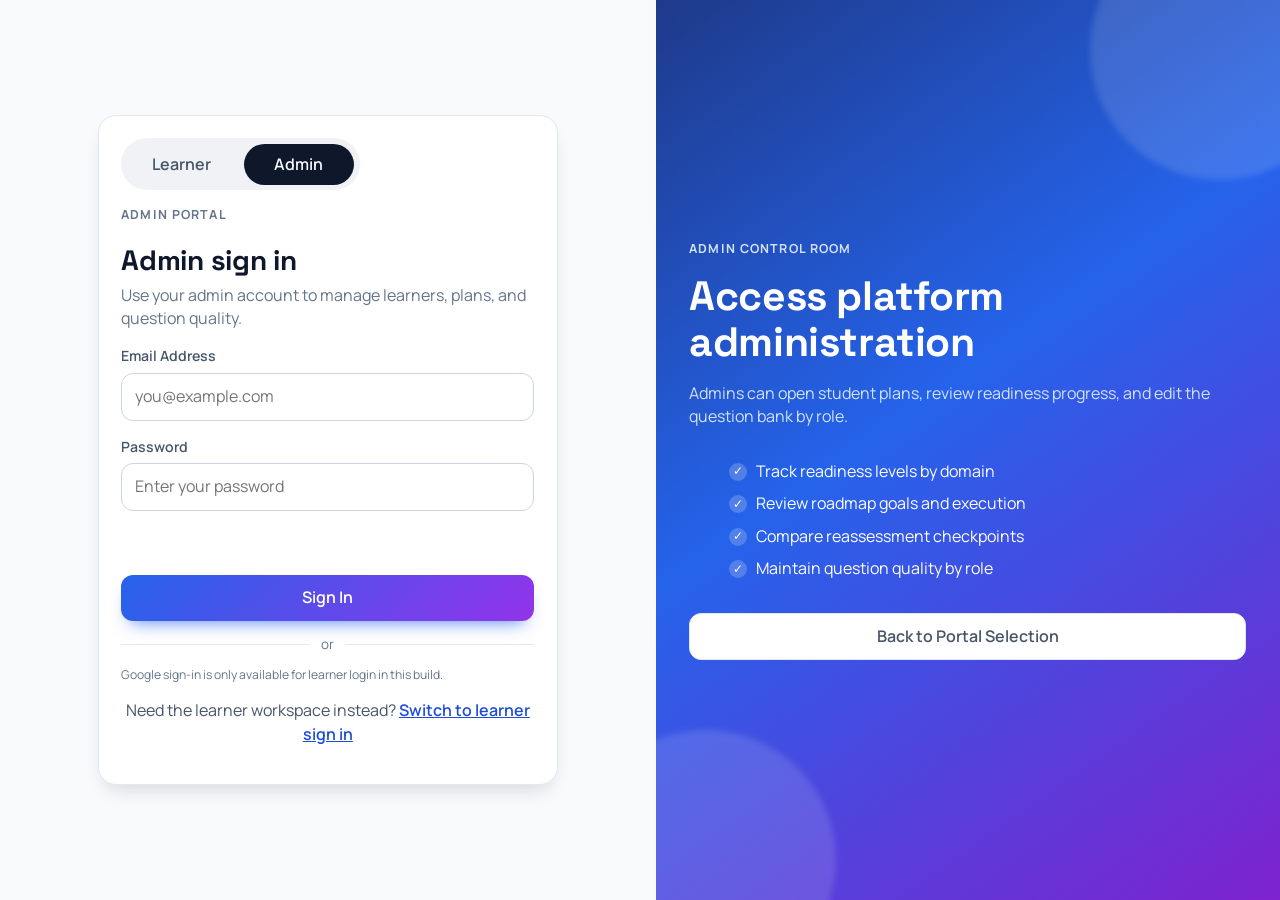
==== FrontEnd/pages/admin.html @ f4351461 "Update API URL and prepare for deployment" ====
<!doctype html>
<html lang="en">
<head>
  <meta charset="UTF-8" />
  <meta name="viewport" content="width=device-width, initial-scale=1.0" />
  <title>Admin Portal - CareerPath</title>
  <link rel="stylesheet" href="../assets/css/styles.css?v=20260325a" />
</head>
<body>
  <header class="topbar admin-topbar">
    <div class="topbar-inner">
      <a class="brand" href="./admin.html">
        <span class="brand-mark">CP</span>
        <span class="gradient-text">CareerPath Admin</span>
      </a>

      <nav class="topnav">
        <a class="nav-link active" href="./admin.html">Admin Dashboard</a>
        <a class="nav-link" href="#questionBankSection">Question Bank</a>
      </nav>

      <div class="user-chip">
        <div class="user-avatar" id="adminInitial">A</div>
        <div class="meta">
          <strong id="adminName">Admin</strong>
          <span id="adminEmail">-</span>
        </div>
        <button id="logoutBtn" class="btn btn-muted btn-small" type="button">Logout</button>
      </div>
    </div>
  </header>

  <main class="main-content">
    <div class="container">
      <section class="hero-card admin-hero-card">
        <div>
          <p class="eyebrow">Admin Portal</p>
          <h1>Manage learners, plans, and technical question quality</h1>
          <p class="text-muted">Open any learner to review their plan and progress. Maintain the role-specific question bank from the same workspace.</p>
        </div>
        <div class="toolbar-actions">
          <span class="chip status-completed">Admin Access</span>
          <a class="btn btn-ghost" href="../index.html">Portal Selection</a>
        </div>
      </section>

      <section class="stat-grid admin-stat-grid">
        <article class="stat-card">
          <p class="label">Total Users</p>
          <p class="value" id="adminTotalUsers">0</p>
        </article>
        <article class="stat-card">
          <p class="label">Learners</p>
          <p class="value" id="adminLearnerCount">0</p>
        </article>
        <article class="stat-card">
          <p class="label">Admins</p>
          <p class="value" id="adminAdminCount">0</p>
        </article>
        <article class="stat-card">
          <p class="label">Plans</p>
          <p class="value" id="adminGoalCount">0</p>
        </article>
        <article class="stat-card">
          <p class="label">Tasks</p>
          <p class="value" id="adminTaskCount">0</p>
        </article>
        <article class="stat-card">
          <p class="label">Completed Tasks</p>
          <p class="value" id="adminCompletedTaskCount">0</p>
        </article>
      </section>

      <section class="admin-grid">
        <article class="section-card">
          <div class="section-header">
            <div>
              <h3>Students and Users</h3>
              <p class="text-muted">Click a user to open their full plan and progress view.</p>
            </div>
            <div class="form-group admin-search-group">
              <label for="adminUserSearch">Search</label>
              <input id="adminUserSearch" type="text" placeholder="Search by name, email, or role" />
            </div>
          </div>
          <div id="adminUserList" class="admin-user-list"></div>
        </article>

        <article id="questionBankSection" class="section-card">
          <div class="section-header">
            <div>
              <h3>Technical Question Bank</h3>
              <p class="text-muted">Edit the role-specific questions learners receive in the readiness check.</p>
            </div>
            <div class="toolbar-actions">
              <div class="form-group admin-inline-field">
                <label for="questionTrackSelect">Technical Role</label>
                <select id="questionTrackSelect"></select>
              </div>
              <button id="newQuestionBtn" class="btn btn-secondary btn-small" type="button">New Question</button>
            </div>
          </div>

          <form id="questionForm" class="form admin-question-form">
            <input id="questionId" type="hidden" />
            <div class="form-row">
              <div class="form-group">
                <label for="questionCareerTrack">Role</label>
                <select id="questionCareerTrack"></select>
              </div>
              <div class="form-group">
                <label for="questionDifficulty">Difficulty</label>
                <select id="questionDifficulty">
                  <option value="FOUNDATION">Foundation</option>
                  <option value="APPLIED">Applied</option>
                  <option value="ARCHITECTURE">Architecture</option>
                </select>
              </div>
              <div class="form-group">
                <label for="questionDisplayOrder">Display Order</label>
                <input id="questionDisplayOrder" type="number" min="1" required />
              </div>
            </div>

            <div class="form-row">
              <div class="form-group">
                <label for="questionSkillArea">Skill Area</label>
                <input id="questionSkillArea" type="text" placeholder="API Design" required />
              </div>
              <div class="form-group admin-checkbox-field">
                <label for="questionActive">Visibility</label>
                <label class="option-item">
                  <input id="questionActive" type="checkbox" checked />
                  <span>Active for learners</span>
                </label>
              </div>
            </div>

            <div class="form-group">
              <label for="questionText">Question</label>
              <textarea id="questionText" maxlength="2000" placeholder="Write a domain-specific question" required></textarea>
            </div>

            <div class="form-group">
              <label for="questionExplanation">Explanation (optional)</label>
              <textarea id="questionExplanation" maxlength="2000" placeholder="Internal explanation for admins"></textarea>
            </div>

            <div class="admin-option-grid">
              <div class="form-group">
                <label for="option1">Option 1</label>
                <input id="option1" type="text" required />
                <label class="option-item admin-correct-toggle"><input id="correct1" type="radio" name="correctOption" value="0" checked /><span>Correct answer</span></label>
              </div>
              <div class="form-group">
                <label for="option2">Option 2</label>
                <input id="option2" type="text" required />
                <label class="option-item admin-correct-toggle"><input id="correct2" type="radio" name="correctOption" value="1" /><span>Correct answer</span></label>
              </div>
              <div class="form-group">
                <label for="option3">Option 3</label>
                <input id="option3" type="text" required />
                <label class="option-item admin-correct-toggle"><input id="correct3" type="radio" name="correctOption" value="2" /><span>Correct answer</span></label>
              </div>
              <div class="form-group">
                <label for="option4">Option 4</label>
                <input id="option4" type="text" required />
                <label class="option-item admin-correct-toggle"><input id="correct4" type="radio" name="correctOption" value="3" /><span>Correct answer</span></label>
              </div>
            </div>

            <div class="toolbar-actions">
              <button id="resetQuestionBtn" class="btn btn-muted" type="button">Reset</button>
              <button id="saveQuestionBtn" class="btn btn-primary" type="submit">Save Question</button>
            </div>
          </form>

          <div id="adminQuestionList" class="admin-question-list"></div>
        </article>
      </section>
    </div>
  </main>

  <div id="toast" class="toast"></div>

  <script src="../assets/js/core/config.js?v=20260325a"></script>
  <script src="../assets/js/core/ui.js?v=20260325a"></script>
  <script src="../assets/js/core/api.js?v=20260325a"></script>
  <script src="../assets/js/core/auth-guard.js?v=20260325a"></script>
  <script src="../assets/js/pages/admin.js?v=20260325a"></script>
</body>
</html>
---- FrontEnd/assets/css/styles.css ----
@import url("https://fonts.googleapis.com/css2?family=Manrope:wght@400;500;600;700;800&family=Space+Grotesk:wght@500;700&display=swap");

:root {
  --bg-gradient-start: #f8fafc;
  --bg-gradient-end: #dbeafe;
  --panel: #ffffff;
  --panel-soft: #f8fafc;
  --text-primary: #0f172a;
  --text-secondary: #475569;
  --text-muted: #64748b;
  --primary-50: #eff6ff;
  --primary-100: #dbeafe;
  --primary-300: #93c5fd;
  --primary-500: #3b82f6;
  --primary-600: #2563eb;
  --primary-700: #1d4ed8;
  --purple-500: #a855f7;
  --purple-600: #9333ea;
  --success-500: #22c55e;
  --success-600: #16a34a;
  --warning-500: #f59e0b;
  --danger-500: #ef4444;
  --danger-600: #dc2626;
  --line: #e2e8f0;
  --line-strong: #cbd5e1;
  --shadow-sm: 0 1px 2px 0 rgb(15 23 42 / 0.05);
  --shadow-md: 0 10px 20px -8px rgb(15 23 42 / 0.18);
  --shadow-lg: 0 22px 36px -14px rgb(15 23 42 / 0.22);
  --radius-sm: 10px;
  --radius-md: 14px;
  --radius-lg: 18px;
  --radius-xl: 24px;
}

* {
  box-sizing: border-box;
}

html,
body {
  margin: 0;
  min-height: 100%;
}

body {
  color: var(--text-primary);
  font-family: "Manrope", "Segoe UI", "Inter", Tahoma, Arial, sans-serif;
  line-height: 1.45;
  background:
    radial-gradient(500px 280px at 8% 0%, #dbeafe 0%, transparent 70%),
    radial-gradient(540px 320px at 100% 100%, #f3e8ff 0%, transparent 72%),
    linear-gradient(130deg, var(--bg-gradient-start), var(--bg-gradient-end));
}

a {
  color: inherit;
}

h1,
h2,
h3,
h4,
p {
  margin: 0;
}

h1,
h2,
h3,
h4 {
  font-family: "Space Grotesk", "Manrope", sans-serif;
  letter-spacing: -0.01em;
}

.page {
  min-height: 100vh;
}

.container {
  width: min(1150px, calc(100% - 2rem));
  margin: 0 auto;
}

.surface {
  background: var(--panel);
  border: 1px solid var(--line);
  border-radius: var(--radius-lg);
  box-shadow: var(--shadow-md);
}

.text-muted {
  color: var(--text-muted);
}

.eyebrow {
  font-size: 0.78rem;
  text-transform: uppercase;
  letter-spacing: 0.09em;
  color: var(--primary-700);
  font-weight: 700;
}

.gradient-text {
  background: linear-gradient(135deg, var(--primary-600), var(--purple-600));
  background-clip: text;
  -webkit-background-clip: text;
  color: transparent;
}

.btn {
  border: 0;
  border-radius: 12px;
  padding: 0.7rem 1rem;
  font: inherit;
  font-weight: 600;
  cursor: pointer;
  text-decoration: none;
  display: inline-flex;
  align-items: center;
  justify-content: center;
  gap: 0.5rem;
  transition: transform 0.16s ease, box-shadow 0.16s ease, background-color 0.16s ease, color 0.16s ease;
}

.btn:hover {
  transform: translateY(-1px);
}

.btn:disabled {
  opacity: 0.65;
  cursor: not-allowed;
  transform: none;
}

.btn-primary {
  color: #fff;
  background: linear-gradient(135deg, var(--primary-600), var(--purple-600));
  box-shadow: 0 10px 18px -10px rgb(37 99 235 / 0.85);
}

.btn-primary:hover {
  box-shadow: 0 15px 22px -12px rgb(37 99 235 / 0.95);
}

.btn-secondary {
  color: #fff;
  background: linear-gradient(135deg, #1e40af, #1d4ed8);
}

.btn-muted {
  color: var(--text-secondary);
  background: #f1f5f9;
  border: 1px solid var(--line);
}

.btn-ghost {
  color: var(--text-secondary);
  border: 1px solid var(--line);
  background: #fff;
}

.btn-danger {
  color: #b91c1c;
  background: #fff1f2;
  border: 1px solid #fecdd3;
}

.btn-danger:hover {
  background: #ffe4e6;
}

.btn-success {
  color: #fff;
  background: linear-gradient(135deg, #15803d, #16a34a);
  box-shadow: 0 10px 18px -10px rgb(22 163 74 / 0.72);
}

.btn-success:hover {
  box-shadow: 0 14px 22px -12px rgb(22 163 74 / 0.85);
}

.btn-block {
  width: 100%;
}

.btn-small {
  padding: 0.46rem 0.74rem;
  font-size: 0.84rem;
}

.form {
  display: grid;
  gap: 1rem;
}

.form-row {
  display: grid;
  gap: 1rem;
  grid-template-columns: repeat(2, minmax(0, 1fr));
}

.form-group {
  display: grid;
  gap: 0.36rem;
}

.form-group label {
  font-size: 0.88rem;
  color: var(--text-secondary);
  font-weight: 600;
}

input,
select,
textarea {
  width: 100%;
  border: 1px solid var(--line-strong);
  background: #fff;
  color: var(--text-primary);
  border-radius: 12px;
  padding: 0.72rem 0.8rem;
  font: inherit;
}

textarea {
  resize: vertical;
  min-height: 110px;
}

input:focus,
select:focus,
textarea:focus {
  outline: 2px solid #93c5fd;
  border-color: #60a5fa;
}

.field-help {
  font-size: 0.76rem;
  color: var(--text-muted);
}

.message {
  border: 1px solid var(--line);
  background: #f8fafc;
  border-radius: 12px;
  padding: 0.7rem;
  min-height: 56px;
  white-space: pre-wrap;
  display: none;
}

.topbar {
  position: sticky;
  top: 0;
  z-index: 20;
  background: rgba(255, 255, 255, 0.8);
  border-bottom: 1px solid var(--line);
  backdrop-filter: blur(10px);
}

.topbar-inner {
  width: min(1150px, calc(100% - 2rem));
  margin: 0 auto;
  min-height: 72px;
  display: flex;
  align-items: center;
  justify-content: space-between;
  gap: 1rem;
}

.brand {
  display: inline-flex;
  align-items: center;
  gap: 0.55rem;
  text-decoration: none;
  font-weight: 700;
}

.brand-mark {
  width: 34px;
  height: 34px;
  border-radius: 10px;
  display: grid;
  place-items: center;
  background: linear-gradient(135deg, var(--primary-600), var(--purple-600));
  color: #fff;
  font-weight: 700;
}

.topnav {
  display: inline-flex;
  align-items: center;
  gap: 0.4rem;
}

.nav-link {
  text-decoration: none;
  font-weight: 600;
  color: var(--text-secondary);
  border-radius: 10px;
  padding: 0.48rem 0.74rem;
}

.nav-link:hover {
  background: #f1f5f9;
}

.nav-link.active {
  color: var(--primary-700);
  background: var(--primary-50);
}

.user-chip {
  display: inline-flex;
  align-items: center;
  gap: 0.55rem;
  padding: 0.35rem 0.6rem;
  border-radius: 999px;
  border: 1px solid var(--line);
  background: #fff;
}

.user-avatar {
  width: 30px;
  height: 30px;
  border-radius: 999px;
  display: grid;
  place-items: center;
  background: linear-gradient(135deg, var(--primary-500), var(--purple-500));
  color: #fff;
  font-weight: 700;
  font-size: 0.86rem;
}

.user-chip .meta {
  line-height: 1.1;
}

.user-chip .meta strong {
  display: block;
  font-size: 0.82rem;
}

.user-chip .meta span {
  display: block;
  font-size: 0.72rem;
  color: var(--text-muted);
}

.main-content {
  padding: 1.2rem 0 2.2rem;
}

.page-header {
  margin-bottom: 1rem;
  display: flex;
  align-items: flex-start;
  justify-content: space-between;
  gap: 1rem;
}

.page-header h1 {
  font-size: clamp(1.7rem, 2.6vw, 2.35rem);
  margin-bottom: 0.2rem;
}

.page-header p {
  color: var(--text-muted);
}

.badge {
  display: inline-flex;
  align-items: center;
  gap: 0.4rem;
  border: 1px solid var(--primary-100);
  background: var(--primary-50);
  color: var(--primary-700);
  border-radius: 999px;
  padding: 0.3rem 0.7rem;
  font-size: 0.78rem;
  font-weight: 600;
}

.dot {
  width: 8px;
  height: 8px;
  border-radius: 999px;
  background: currentColor;
}

.landing-wrap {
  padding: 2rem 0 3rem;
}

.hero-panel {
  position: relative;
  overflow: hidden;
  padding: 2rem;
  border-radius: var(--radius-xl);
  border: 1px solid var(--line);
  background: #fff;
  box-shadow: var(--shadow-lg);
}

.hero-panel::before,
.hero-panel::after {
  content: "";
  position: absolute;
  border-radius: 999px;
  pointer-events: none;
}

.hero-panel::before {
  width: 320px;
  height: 320px;
  right: -140px;
  top: -130px;
  background: radial-gradient(circle, rgb(59 130 246 / 0.22), transparent 70%);
}

.hero-panel::after {
  width: 250px;
  height: 250px;
  left: -100px;
  bottom: -120px;
  background: radial-gradient(circle, rgb(168 85 247 / 0.17), transparent 72%);
}

.landing-hero-grid {
  position: relative;
  z-index: 1;
  display: grid;
  grid-template-columns: 1.4fr 0.8fr;
  gap: 1.1rem;
  align-items: start;
}

.hero-content {
  max-width: 100%;
  text-align: left;
  margin: 0;
}

.hero-content h1 {
  font-size: clamp(2rem, 5vw, 3.7rem);
  line-height: 1.08;
  margin: 0.9rem 0 0.8rem;
}

.hero-content p {
  color: var(--text-secondary);
  font-size: 1.05rem;
}

.hero-actions {
  margin-top: 1.2rem;
  display: flex;
  justify-content: flex-start;
  flex-wrap: wrap;
  gap: 0.65rem;
}

.feature-grid {
  margin-top: 1.1rem;
  display: grid;
  grid-template-columns: repeat(3, minmax(0, 1fr));
  gap: 0.85rem;
  align-items: stretch;
}

.flow-card {
  border: 1px solid var(--line);
  border-radius: 18px;
  background: linear-gradient(145deg, #ffffff, #eff6ff);
  box-shadow: var(--shadow-sm);
  padding: 1rem;
  display: grid;
  gap: 0.72rem;
}

.flow-card h3 {
  font-size: 1.15rem;
}

.flow-list {
  display: grid;
  gap: 0.52rem;
}

.flow-step {
  border: 1px solid var(--line);
  border-radius: 12px;
  background: #fff;
  padding: 0.6rem;
  display: grid;
  gap: 0.18rem;
}

.flow-step strong {
  font-size: 0.92rem;
}

.flow-step span {
  font-size: 0.84rem;
  color: var(--text-muted);
}

.flow-actions {
  display: grid;
  gap: 0.45rem;
}

.career-choice-grid {
  margin-top: 1rem;
  display: grid;
  grid-template-columns: repeat(2, minmax(0, 1fr));
  gap: 0.85rem;
}

.choice-card {
  border: 1px solid var(--line);
  border-radius: 16px;
  background: #fff;
  padding: 0.95rem;
  display: grid;
  gap: 0.45rem;
}

.choice-card h3 {
  font-size: 1.03rem;
}

.choice-card p {
  font-size: 0.9rem;
  color: var(--text-muted);
}

.feature-card {
  border: 1px solid var(--line);
  border-radius: 16px;
  background: rgba(255, 255, 255, 0.85);
  padding: 0.95rem;
  height: 100%;
}

.feature-card h3 {
  font-size: 1rem;
  margin-bottom: 0.2rem;
}

.feature-card p {
  color: var(--text-muted);
  font-size: 0.87rem;
}

.stats-banner {
  margin-top: 1.2rem;
  border-radius: var(--radius-xl);
  padding: 1.4rem;
  background: linear-gradient(135deg, var(--primary-600), var(--purple-600));
  color: #fff;
  box-shadow: var(--shadow-lg);
}

.stats-grid {
  margin-top: 0.9rem;
  display: grid;
  grid-template-columns: repeat(3, minmax(0, 1fr));
  gap: 0.7rem;
}

.stats-grid strong {
  display: block;
  font-size: 2rem;
}

.auth-shell {
  min-height: 100vh;
  display: grid;
  grid-template-columns: 1.05fr 1fr;
}

.auth-panel-info {
  position: relative;
  overflow: hidden;
  padding: 2.1rem;
  color: #fff;
  background: linear-gradient(145deg, #1e3a8a, #2563eb 44%, #7e22ce);
  display: grid;
  align-content: center;
  gap: 1rem;
}

.auth-panel-info::before,
.auth-panel-info::after {
  content: "";
  position: absolute;
  width: 260px;
  height: 260px;
  border-radius: 999px;
  background: rgb(255 255 255 / 0.13);
  filter: blur(3px);
}

.auth-panel-info::before {
  top: -80px;
  right: -70px;
}

.auth-panel-info::after {
  left: -80px;
  bottom: -90px;
}

.auth-panel-info > * {
  position: relative;
  z-index: 1;
}

.auth-panel-info h1 {
  font-size: clamp(1.9rem, 3.2vw, 2.8rem);
  line-height: 1.12;
}

.auth-panel-info p {
  color: rgb(219 234 254 / 0.95);
}

.auth-feature-list {
  display: grid;
  gap: 0.58rem;
}

.auth-feature-list li {
  list-style: none;
  padding: 0;
  margin: 0;
  display: flex;
  gap: 0.55rem;
  align-items: center;
}

.auth-feature-list li::before {
  content: "\2713";
  width: 18px;
  height: 18px;
  border-radius: 999px;
  display: grid;
  place-items: center;
  background: rgb(255 255 255 / 0.2);
  font-size: 0.72rem;
}

.auth-panel-form {
  background: #f8fafc;
  display: grid;
  place-items: center;
  padding: 1.6rem;
}

.auth-form-card {
  width: min(460px, 100%);
  background: #fff;
  border: 1px solid var(--line);
  border-radius: var(--radius-lg);
  padding: 1.4rem;
  box-shadow: var(--shadow-md);
}

.auth-form-card h2 {
  margin-bottom: 0.2rem;
  font-size: 1.75rem;
}

.auth-form-card p {
  color: var(--text-muted);
  margin-bottom: 1rem;
}

.auth-form-card .footer-link {
  margin-top: 0.9rem;
  text-align: center;
  color: var(--text-secondary);
}

.auth-form-card .footer-link a {
  color: var(--primary-700);
  font-weight: 600;
}

.auth-divider {
  margin-top: 0.9rem;
  margin-bottom: 0.7rem;
  display: flex;
  align-items: center;
  gap: 0.7rem;
  color: var(--text-muted);
  font-size: 0.84rem;
}

.auth-divider::before,
.auth-divider::after {
  content: "";
  flex: 1;
  height: 1px;
  background: var(--line);
}

.google-signin-container {
  display: grid;
  justify-content: center;
  margin-bottom: 0.4rem;
}

.hero-card {
  border-radius: var(--radius-lg);
  padding: 1rem 1.1rem;
  border: 1px solid var(--line);
  background: linear-gradient(135deg, #fff, #eff6ff);
  box-shadow: var(--shadow-sm);
  display: flex;
  align-items: center;
  justify-content: space-between;
  gap: 1rem;
  margin-bottom: 1rem;
}

.hero-card h1 {
  font-size: clamp(1.35rem, 2.8vw, 2rem);
  margin: 0.16rem 0;
}

.stat-grid {
  display: grid;
  grid-template-columns: repeat(8, minmax(0, 1fr));
  gap: 0.9rem;
  margin-bottom: 1rem;
}

.stat-card {
  padding: 0.9rem;
  border-radius: 16px;
  border: 1px solid var(--line);
  background: #fff;
  box-shadow: var(--shadow-sm);
  transition: transform 0.16s ease, box-shadow 0.16s ease, border-color 0.16s ease;
}

.stat-card:hover {
  transform: translateY(-2px);
  box-shadow: var(--shadow-md);
  border-color: var(--primary-100);
}

.stat-card .label {
  color: var(--text-muted);
  font-size: 0.82rem;
}

.stat-card .value {
  margin-top: 0.34rem;
  font-size: 1.6rem;
  font-weight: 700;
}

.dashboard-grid {
  display: grid;
  grid-template-columns: 2fr 1fr;
  gap: 1rem;
}

.workflow-grid {
  display: grid;
  grid-template-columns: repeat(3, minmax(0, 1fr));
  gap: 0.9rem;
  margin-bottom: 1rem;
}

.workflow-card {
  border: 1px solid var(--line);
  border-radius: 16px;
  background: #fff;
  box-shadow: var(--shadow-sm);
  padding: 0.92rem;
  display: grid;
  gap: 0.55rem;
}

.workflow-card h3 {
  font-size: 1.06rem;
}

.quick-flow-list {
  display: grid;
  gap: 0.44rem;
}

.quick-flow-item {
  text-decoration: none;
  border: 1px solid var(--line);
  border-radius: 10px;
  background: #f8fafc;
  color: var(--text-secondary);
  padding: 0.5rem 0.58rem;
  font-size: 0.88rem;
  transition: border-color 0.16s ease, background-color 0.16s ease;
}

.quick-flow-item:hover {
  border-color: var(--primary-300);
  background: #eff6ff;
}

.stack {
  display: grid;
  gap: 1rem;
}

.section-card {
  border: 1px solid var(--line);
  background: #fff;
  border-radius: var(--radius-lg);
  padding: 1rem;
  box-shadow: var(--shadow-sm);
  transition: transform 0.2s ease, box-shadow 0.2s ease, border-color 0.2s ease;
}

.section-card:hover {
  transform: translateY(-1px);
  box-shadow: var(--shadow-md);
  border-color: var(--primary-100);
}

.section-header {
  display: flex;
  align-items: center;
  justify-content: space-between;
  gap: 1rem;
  margin-bottom: 0.75rem;
}

.section-header h2,
.section-header h3 {
  font-size: 1.08rem;
}

.profile-summary {
  border-radius: var(--radius-lg);
  padding: 1rem;
  color: #fff;
  background: linear-gradient(135deg, var(--primary-600), var(--purple-600));
}

.profile-summary .meta-line {
  display: flex;
  align-items: center;
  gap: 0.45rem;
  color: rgb(239 246 255 / 0.96);
  font-size: 0.9rem;
  margin-bottom: 0.2rem;
}

.profile-summary .meta-line::before {
  content: "";
  width: 6px;
  height: 6px;
  border-radius: 999px;
  background: #fff;
}

.summary-actions {
  margin-top: 0.8rem;
  display: grid;
  gap: 0.5rem;
  grid-template-columns: repeat(2, minmax(0, 1fr));
}

.recent-list {
  display: grid;
  gap: 0.68rem;
}

.goal-item {
  display: block;
  text-decoration: none;
  border: 1px solid var(--line);
  border-radius: 14px;
  background: #f8fafc;
  padding: 0.8rem;
  color: inherit;
}

.goal-item:hover {
  border-color: var(--primary-300);
  background: #f3f7ff;
}

.goal-title-row {
  display: flex;
  align-items: flex-start;
  justify-content: space-between;
  gap: 0.7rem;
  margin-bottom: 0.35rem;
}

.goal-title-row h4 {
  font-size: 1rem;
}

.goal-meta {
  display: flex;
  flex-wrap: wrap;
  gap: 0.6rem;
  color: var(--text-muted);
  font-size: 0.82rem;
  margin-top: 0.55rem;
}

.progress-line {
  margin-top: 0.58rem;
  display: flex;
  align-items: center;
  gap: 0.45rem;
}

.progress-track {
  flex: 1;
  height: 8px;
  border-radius: 999px;
  background: #e2e8f0;
  overflow: hidden;
}

.progress-value {
  height: 100%;
  border-radius: inherit;
  background: linear-gradient(135deg, var(--primary-500), var(--purple-500));
}

.status-pill,
.priority-pill,
.chip {
  display: inline-flex;
  align-items: center;
  border-radius: 999px;
  font-size: 0.74rem;
  font-weight: 600;
  padding: 0.2rem 0.52rem;
  border: 1px solid transparent;
}

.status-planned {
  color: #1d4ed8;
  background: #dbeafe;
  border-color: #bfdbfe;
}

.status-in-progress {
  color: #b45309;
  background: #fef3c7;
  border-color: #fde68a;
}

.status-completed {
  color: #15803d;
  background: #dcfce7;
  border-color: #bbf7d0;
}

.priority-low {
  color: #475569;
  background: #e2e8f0;
}

.priority-medium {
  color: #1d4ed8;
  background: #dbeafe;
}

.priority-high {
  color: #b45309;
  background: #fef3c7;
}

.priority-urgent {
  color: #b91c1c;
  background: #fee2e2;
}

.template-list {
  display: grid;
  gap: 0.52rem;
}

.timeline-list {
  display: grid;
  gap: 0.55rem;
}

.timeline-item {
  display: flex;
  align-items: center;
  justify-content: space-between;
  gap: 0.7rem;
  border: 1px solid var(--line);
  border-radius: 12px;
  padding: 0.7rem;
  background: #f8fafc;
}

.timeline-item h4 {
  font-size: 0.95rem;
}

.timeline-filters {
  flex-wrap: wrap;
}

.btn-toggle-active {
  color: var(--primary-700);
  border-color: var(--primary-300);
  background: var(--primary-50);
}

.next-action {
  display: grid;
  gap: 0.6rem;
}

.warning-list {
  display: grid;
  gap: 0.5rem;
}

.warning-item {
  border-left: 4px solid #f59e0b;
  border-radius: 0 10px 10px 0;
  background: #fffbeb;
  color: #92400e;
  padding: 0.62rem 0.7rem;
  font-size: 0.88rem;
}

.due-task-list {
  display: grid;
  gap: 0.55rem;
}

.template-item {
  border: 1px solid var(--line);
  border-radius: 12px;
  padding: 0.6rem;
  display: flex;
  align-items: center;
  justify-content: space-between;
  gap: 0.6rem;
  background: #fff;
}

.template-item p {
  color: var(--text-secondary);
  font-size: 0.88rem;
}

.completion-ring {
  width: 150px;
  height: 150px;
  margin: 0 auto;
  border-radius: 999px;
  position: relative;
  display: grid;
  place-items: center;
  background: conic-gradient(var(--primary-500) calc(var(--progress, 0) * 1%), #e2e8f0 0);
}

.completion-ring::before {
  content: "";
  width: 120px;
  height: 120px;
  border-radius: 999px;
  background: #fff;
  position: absolute;
}

.completion-ring .center {
  position: relative;
  text-align: center;
}

.completion-ring strong {
  display: block;
  font-size: 2rem;
}

.goals-toolbar {
  margin-bottom: 0.95rem;
  display: flex;
  justify-content: space-between;
  align-items: center;
  gap: 0.8rem;
}

.toolbar-actions {
  display: inline-flex;
  gap: 0.5rem;
}

.panel {
  border: 1px solid var(--line);
  border-radius: var(--radius-lg);
  background: #fff;
  box-shadow: var(--shadow-sm);
  padding: 1rem;
  margin-bottom: 0.95rem;
  transition: transform 0.2s ease, box-shadow 0.2s ease, border-color 0.2s ease;
}

.panel:hover {
  transform: translateY(-1px);
  box-shadow: var(--shadow-md);
  border-color: var(--primary-100);
}

.question-list {
  display: grid;
  gap: 0.8rem;
}

.question-card {
  border: 1px solid var(--line);
  border-radius: 14px;
  background: #fff;
  padding: 0.9rem;
  display: grid;
  gap: 0.7rem;
}

.question-card h4 {
  font-size: 1rem;
}

.option-list {
  display: grid;
  gap: 0.48rem;
}

.option-item {
  display: flex;
  align-items: center;
  gap: 0.5rem;
  border: 1px solid var(--line);
  border-radius: 10px;
  padding: 0.58rem;
  background: #f8fafc;
}

.option-item input {
  width: auto;
  margin: 0;
}

.assessment-actions {
  margin-top: 0.9rem;
  display: flex;
  justify-content: space-between;
  gap: 0.6rem;
}

.wizard-progress {
  border: 1px solid var(--line);
  border-radius: 12px;
  background: #f8fafc;
  padding: 0.7rem;
  margin-bottom: 0.8rem;
}

.wizard-progress-head {
  display: flex;
  align-items: center;
  justify-content: space-between;
  gap: 0.6rem;
  margin-bottom: 0.45rem;
  font-size: 0.86rem;
}

.wizard-progress-track {
  height: 10px;
}

.wizard-progress-value {
  background: linear-gradient(135deg, #0284c7, #0ea5e9);
}

.result-grid {
  display: grid;
  grid-template-columns: 1.1fr 1fr;
  gap: 0.9rem;
}

.result-highlight,
.result-card {
  border: 1px solid var(--line);
  border-radius: 14px;
  background: #f8fafc;
  padding: 0.85rem;
}

.result-highlight h2 {
  margin-top: 0.34rem;
  font-size: 1.5rem;
}

.match-list {
  display: grid;
  gap: 0.45rem;
  margin-top: 0.5rem;
}

.result-card-head {
  display: flex;
  align-items: center;
  justify-content: space-between;
  gap: 0.55rem;
}

.match-item {
  display: grid;
  gap: 0.35rem;
  border: 1px solid var(--line);
  border-radius: 10px;
  padding: 0.52rem 0.6rem;
  background: #fff;
}

.match-item-head {
  display: flex;
  align-items: center;
  justify-content: space-between;
  gap: 0.65rem;
}

.match-meter {
  width: 100%;
  height: 8px;
  border-radius: 999px;
  background: #e2e8f0;
  overflow: hidden;
}

.match-meter-value {
  height: 100%;
  border-radius: inherit;
  background: linear-gradient(135deg, #0284c7, #0ea5e9);
}

.confidence-high {
  color: #15803d;
  background: #dcfce7;
  border-color: #bbf7d0;
}

.confidence-medium {
  color: #b45309;
  background: #fef3c7;
  border-color: #fde68a;
}

.confidence-low {
  color: #1d4ed8;
  background: #dbeafe;
  border-color: #bfdbfe;
}

.next-flow-actions {
  margin-top: 0.8rem;
  flex-wrap: wrap;
}

.task-list {
  display: grid;
  gap: 0.62rem;
}

.task-item {
  border: 1px solid var(--line);
  border-radius: 12px;
  background: #fff;
  padding: 0.62rem;
  display: grid;
  gap: 0.6rem;
}

.task-item-completed {
  border-color: #bbf7d0;
  background: #f0fdf4;
}

.task-main {
  display: grid;
  gap: 0.3rem;
  flex: 1;
}

.task-main h4 {
  font-size: 0.98rem;
}

.task-item-completed .task-main h4 {
  text-decoration: line-through;
  color: #166534;
}

.task-meta-row {
  display: flex;
  gap: 0.45rem;
  flex-wrap: wrap;
}

.task-schedule-controls {
  margin-top: 0.2rem;
  display: grid;
  grid-template-columns: 1fr auto;
  gap: 0.4rem;
}

.task-date-input {
  min-width: 0;
}

.task-item-actions {
  display: flex;
  justify-content: flex-end;
  gap: 0.45rem;
}

.task-complete-btn {
  min-width: 110px;
}

.task-complete-done {
  color: #166534;
  border: 1px solid #86efac;
  background: #dcfce7;
}

.task-complete-done:hover {
  background: #bbf7d0;
}

.filter-grid {
  display: grid;
  gap: 0.65rem;
  grid-template-columns: 1.3fr 1fr 1fr 1fr 1fr 1fr auto;
}

.goal-grid {
  display: grid;
  gap: 0.9rem;
  grid-template-columns: repeat(3, minmax(0, 1fr));
}

.goal-card {
  border: 1px solid var(--line);
  border-radius: 16px;
  background: #fff;
  padding: 0.9rem;
  box-shadow: var(--shadow-sm);
  display: grid;
  gap: 0.64rem;
}

.goal-card .top {
  display: flex;
  align-items: center;
  justify-content: space-between;
  gap: 0.6rem;
}

.goal-card .actions {
  display: grid;
  grid-template-columns: 1fr auto;
  gap: 0.4rem;
  margin-top: 0.2rem;
}

.goal-card .actions .btn {
  white-space: nowrap;
}

.empty-state {
  border: 1px dashed var(--line-strong);
  border-radius: var(--radius-lg);
  background: #fff;
  padding: 2rem;
  text-align: center;
  color: var(--text-muted);
}

.modal {
  position: fixed;
  inset: 0;
  background: rgb(15 23 42 / 0.45);
  backdrop-filter: blur(4px);
  display: none;
  align-items: center;
  justify-content: center;
  z-index: 45;
  padding: 1rem;
}

.modal.show {
  display: flex;
}

.modal-card {
  width: min(760px, 100%);
  max-height: calc(100vh - 2rem);
  overflow: auto;
  border: 1px solid var(--line);
  border-radius: var(--radius-lg);
  background: #fff;
  box-shadow: var(--shadow-lg);
}

.modal-head {
  position: sticky;
  top: 0;
  z-index: 1;
  background: #fff;
  border-bottom: 1px solid var(--line);
  padding: 0.9rem;
  display: flex;
  align-items: center;
  justify-content: space-between;
}

.modal-body {
  padding: 0.9rem;
}

.profile-layout {
  display: grid;
  grid-template-columns: 1fr 1.6fr;
  gap: 1rem;
}

.profile-side,
.profile-main {
  border: 1px solid var(--line);
  border-radius: var(--radius-lg);
  background: #fff;
  box-shadow: var(--shadow-sm);
  padding: 1rem;
}

.avatar-xl {
  width: 120px;
  height: 120px;
  border-radius: 999px;
  display: grid;
  place-items: center;
  font-size: 2.5rem;
  font-weight: 700;
  color: #fff;
  background: linear-gradient(135deg, var(--primary-600), var(--purple-600));
  margin: 0 auto 0.7rem;
}

.meta-list {
  margin-top: 0.75rem;
  display: grid;
  gap: 0.5rem;
}

.meta-row {
  display: flex;
  justify-content: space-between;
  gap: 0.7rem;
  color: var(--text-secondary);
  font-size: 0.9rem;
}

.meta-row strong {
  color: var(--text-primary);
}

.analytics-metrics {
  display: grid;
  grid-template-columns: repeat(4, minmax(0, 1fr));
  gap: 0.9rem;
  margin-bottom: 1rem;
}

.metric-card {
  border: 1px solid var(--line);
  border-radius: 16px;
  background: #fff;
  padding: 0.9rem;
  box-shadow: var(--shadow-sm);
}

.metric-card .value {
  font-size: 2rem;
  font-weight: 700;
  margin-top: 0.3rem;
}

.analytics-grid {
  display: grid;
  gap: 1rem;
  grid-template-columns: repeat(2, minmax(0, 1fr));
}

.chart-card {
  border: 1px solid var(--line);
  border-radius: var(--radius-lg);
  background: #fff;
  box-shadow: var(--shadow-sm);
  padding: 1rem;
}

.legend {
  margin-top: 0.9rem;
  display: grid;
  gap: 0.5rem;
}

.legend-item {
  display: flex;
  align-items: center;
  justify-content: space-between;
  gap: 1rem;
}

.legend-item .name {
  display: inline-flex;
  align-items: center;
  gap: 0.45rem;
}

.swatch {
  width: 10px;
  height: 10px;
  border-radius: 999px;
}

.bars {
  display: grid;
  gap: 0.58rem;
}

.bar-row {
  display: grid;
  gap: 0.28rem;
}

.bar-head {
  display: flex;
  align-items: center;
  justify-content: space-between;
  gap: 0.7rem;
  font-size: 0.84rem;
}

.bar-track {
  height: 11px;
  background: #e2e8f0;
  border-radius: 999px;
  overflow: hidden;
}

.bar-fill {
  height: 100%;
  border-radius: inherit;
}

.summary-list {
  display: grid;
  gap: 0.55rem;
}

.summary-item {
  border-left: 4px solid var(--primary-500);
  background: #f8fafc;
  border-radius: 0 10px 10px 0;
  padding: 0.58rem 0.7rem;
}

.summary-item p {
  color: var(--text-muted);
  font-size: 0.82rem;
}

.summary-item strong {
  font-size: 1.28rem;
}

.detail-layout {
  display: grid;
  grid-template-columns: 2fr 1fr;
  gap: 1rem;
}

.detail-header {
  border: 1px solid var(--line);
  border-radius: var(--radius-lg);
  background: #fff;
  box-shadow: var(--shadow-sm);
  padding: 1rem;
  margin-bottom: 0.95rem;
}

.detail-meta-grid {
  margin-top: 0.9rem;
  display: grid;
  grid-template-columns: repeat(4, minmax(0, 1fr));
  gap: 0.55rem;
}

.meta-card {
  border: 1px solid var(--line);
  border-radius: 12px;
  background: #f8fafc;
  padding: 0.6rem;
}

.meta-card span {
  font-size: 0.75rem;
  color: var(--text-muted);
  display: block;
  margin-bottom: 0.18rem;
}

.discovery-nudge {
  border-style: dashed;
  border-color: #bfdbfe;
  background: linear-gradient(135deg, #eff6ff, #f8fafc);
}

.home-reminders {
  border-color: #cbd5e1;
  background: linear-gradient(135deg, #f8fafc, #fff);
}

.home-shortcut-grid {
  display: grid;
  grid-template-columns: repeat(4, minmax(0, 1fr));
  gap: 0.8rem;
  margin-bottom: 0.95rem;
}

.home-shortcut-card {
  display: block;
  text-decoration: none;
  border: 1px solid var(--line);
  border-radius: 14px;
  background: #fff;
  box-shadow: var(--shadow-sm);
  padding: 0.86rem;
  color: inherit;
  transition: transform 0.18s ease, box-shadow 0.18s ease, border-color 0.18s ease, background-color 0.18s ease;
}

.home-shortcut-card:hover {
  border-color: var(--primary-300);
  background: #f8fbff;
  transform: translateY(-2px);
  box-shadow: var(--shadow-md);
}

.home-shortcut-card h3 {
  font-size: 1rem;
  margin-bottom: 0.3rem;
}

.home-shortcut-card p {
  color: var(--text-muted);
  font-size: 0.86rem;
}

.discovery-nudge-panel {
  border-style: dashed;
  border-color: #cbd5e1;
  background: linear-gradient(135deg, #f8fafc, #ffffff);
}

.discovery-nudge-panel h3 {
  margin-bottom: 0.32rem;
}

.range-wrap {
  display: grid;
  gap: 0.5rem;
}

.range-wrap input[type="range"] {
  padding: 0;
}

.status-options {
  display: grid;
  grid-template-columns: repeat(3, minmax(0, 1fr));
  gap: 0.5rem;
}

.status-options .btn {
  padding: 0.6rem;
}

.tag-list {
  display: flex;
  flex-wrap: wrap;
  gap: 0.4rem;
}

.tag-list .chip {
  border: 1px solid var(--line);
  background: #f1f5f9;
  color: var(--text-secondary);
}

.hidden {
  display: none !important;
}

.toast {
  position: fixed;
  right: 1rem;
  bottom: 1rem;
  z-index: 60;
  background: #0f172a;
  color: #fff;
  border-radius: 12px;
  padding: 0.65rem 0.84rem;
  box-shadow: 0 18px 26px -12px rgb(15 23 42 / 0.58);
  transform: translateY(12px);
  opacity: 0;
  pointer-events: none;
  transition: opacity 0.22s ease, transform 0.22s ease;
}

.toast.show {
  transform: translateY(0);
  opacity: 1;
}

.toast.success {
  background: #052e16;
}

.toast.error {
  background: #7f1d1d;
}

.reveal-ready {
  opacity: 0;
  transform: translateY(10px);
  transition: opacity 0.38s ease, transform 0.38s ease;
}

.reveal-in {
  opacity: 1;
  transform: translateY(0);
}

@media (prefers-reduced-motion: reduce) {
  .reveal-ready,
  .reveal-in {
    opacity: 1;
    transform: none;
    transition: none;
  }
}

@media (max-width: 1080px) {
  .dashboard-grid,
  .profile-layout,
  .detail-layout,
  .analytics-grid {
    grid-template-columns: 1fr;
  }

  .detail-meta-grid {
    grid-template-columns: repeat(2, minmax(0, 1fr));
  }

  .feature-grid,
  .home-shortcut-grid,
  .goal-grid,
  .workflow-grid,
  .career-choice-grid,
  .landing-hero-grid,
  .result-grid {
    grid-template-columns: repeat(2, minmax(0, 1fr));
  }

  .stat-grid,
  .analytics-metrics {
    grid-template-columns: repeat(2, minmax(0, 1fr));
  }

  .filter-grid {
    grid-template-columns: 1fr 1fr;
  }

  .auth-shell {
    grid-template-columns: 1fr;
  }

  .auth-panel-info {
    min-height: 290px;
  }
}

@media (max-width: 760px) {
  .topbar-inner {
    min-height: 64px;
    flex-wrap: wrap;
    padding: 0.5rem 0;
  }

  .topnav {
    order: 3;
    width: 100%;
    overflow-x: auto;
    padding-bottom: 0.2rem;
  }

  .hero-card,
  .page-header,
  .goals-toolbar {
    flex-direction: column;
    align-items: flex-start;
  }

  .goal-grid,
  .home-shortcut-grid,
  .feature-grid,
  .workflow-grid,
  .career-choice-grid,
  .landing-hero-grid,
  .stat-grid,
  .analytics-metrics,
  .stats-grid,
  .form-row,
  .summary-actions,
  .filter-grid,
  .detail-meta-grid,
  .status-options,
  .result-grid {
    grid-template-columns: 1fr;
  }

  .assessment-actions {
    flex-direction: column;
  }

  .task-item-actions {
    justify-content: stretch;
    flex-direction: column;
  }

  .task-schedule-controls {
    grid-template-columns: 1fr;
  }

  .container,
  .topbar-inner {
    width: min(1150px, calc(100% - 1.1rem));
  }

  .user-chip .meta {
    display: none;
  }
}

.portal-start-page {
  padding: 3rem 0 4rem;
}

.portal-hero-panel {
  display: grid;
  gap: 1.4rem;
  padding: 2rem;
}

.portal-hero-copy {
  max-width: 760px;
}

.portal-grid {
  display: grid;
  grid-template-columns: repeat(2, minmax(0, 1fr));
  gap: 1.2rem;
}

.portal-card {
  border-radius: 24px;
  padding: 1.4rem;
  border: 1px solid rgba(148, 163, 184, 0.2);
  background: linear-gradient(180deg, rgba(15, 23, 42, 0.88), rgba(30, 41, 59, 0.92));
  box-shadow: 0 24px 70px rgba(15, 23, 42, 0.22);
}

.portal-card-user {
  background: linear-gradient(180deg, rgba(12, 74, 110, 0.92), rgba(8, 47, 73, 0.98));
}

.portal-card-admin {
  background: linear-gradient(180deg, rgba(69, 10, 10, 0.94), rgba(30, 41, 59, 0.98));
}

.portal-card h2,
.portal-card p,
.portal-card li {
  color: #f8fafc;
}

.portal-list {
  margin: 1rem 0 0;
  padding-left: 1.2rem;
  display: grid;
  gap: 0.45rem;
}

.portal-actions {
  display: flex;
  flex-wrap: wrap;
  gap: 0.75rem;
  margin-top: 1rem;
}

.portal-switch {
  display: inline-flex;
  gap: 0.45rem;
  padding: 0.35rem;
  border-radius: 999px;
  background: rgba(148, 163, 184, 0.14);
  margin-bottom: 1rem;
}

.portal-switch-link {
  display: inline-flex;
  align-items: center;
  justify-content: center;
  min-width: 110px;
  padding: 0.55rem 0.9rem;
  border-radius: 999px;
  color: #475569;
  text-decoration: none;
  font-weight: 600;
  transition: background 0.2s ease, color 0.2s ease;
}

.portal-switch-link.active {
  background: #0f172a;
  color: #f8fafc;
}

.admin-topbar {
  background: linear-gradient(90deg, #111827, #1f2937);
}

.admin-hero-card {
  border-left: 4px solid #f59e0b;
}

.admin-grid {
  display: grid;
  grid-template-columns: minmax(0, 0.95fr) minmax(0, 1.25fr);
  gap: 1rem;
  align-items: start;
}

.admin-search-group,
.admin-inline-field {
  min-width: 220px;
  margin: 0;
}

.admin-user-list,
.admin-question-list,
.admin-goal-list {
  display: grid;
  gap: 0.9rem;
}

.admin-user-card,
.admin-goal-card {
  border: 1px solid rgba(148, 163, 184, 0.18);
  border-radius: 18px;
  padding: 1rem;
  background: rgba(255, 255, 255, 0.8);
}

.admin-user-meta-grid {
  display: grid;
  grid-template-columns: repeat(2, minmax(0, 1fr));
  gap: 0.55rem 0.9rem;
  color: #475569;
  font-size: 0.94rem;
}

.admin-question-form {
  margin-bottom: 1rem;
}

.admin-option-grid {
  display: grid;
  grid-template-columns: repeat(2, minmax(0, 1fr));
  gap: 0.8rem;
}

.admin-option-list {
  margin: 0.8rem 0 0;
  padding-left: 1.2rem;
  display: grid;
  gap: 0.35rem;
}

.admin-checkbox-field {
  display: flex;
  flex-direction: column;
  justify-content: flex-end;
}

.admin-correct-toggle {
  margin-top: 0.55rem;
}

@media (max-width: 1080px) {
  .portal-grid,
  .admin-grid,
  .admin-option-grid {
    grid-template-columns: 1fr;
  }
}

@media (max-width: 760px) {
  .portal-actions {
    flex-direction: column;
  }

  .admin-user-meta-grid {
    grid-template-columns: 1fr;
  }
}
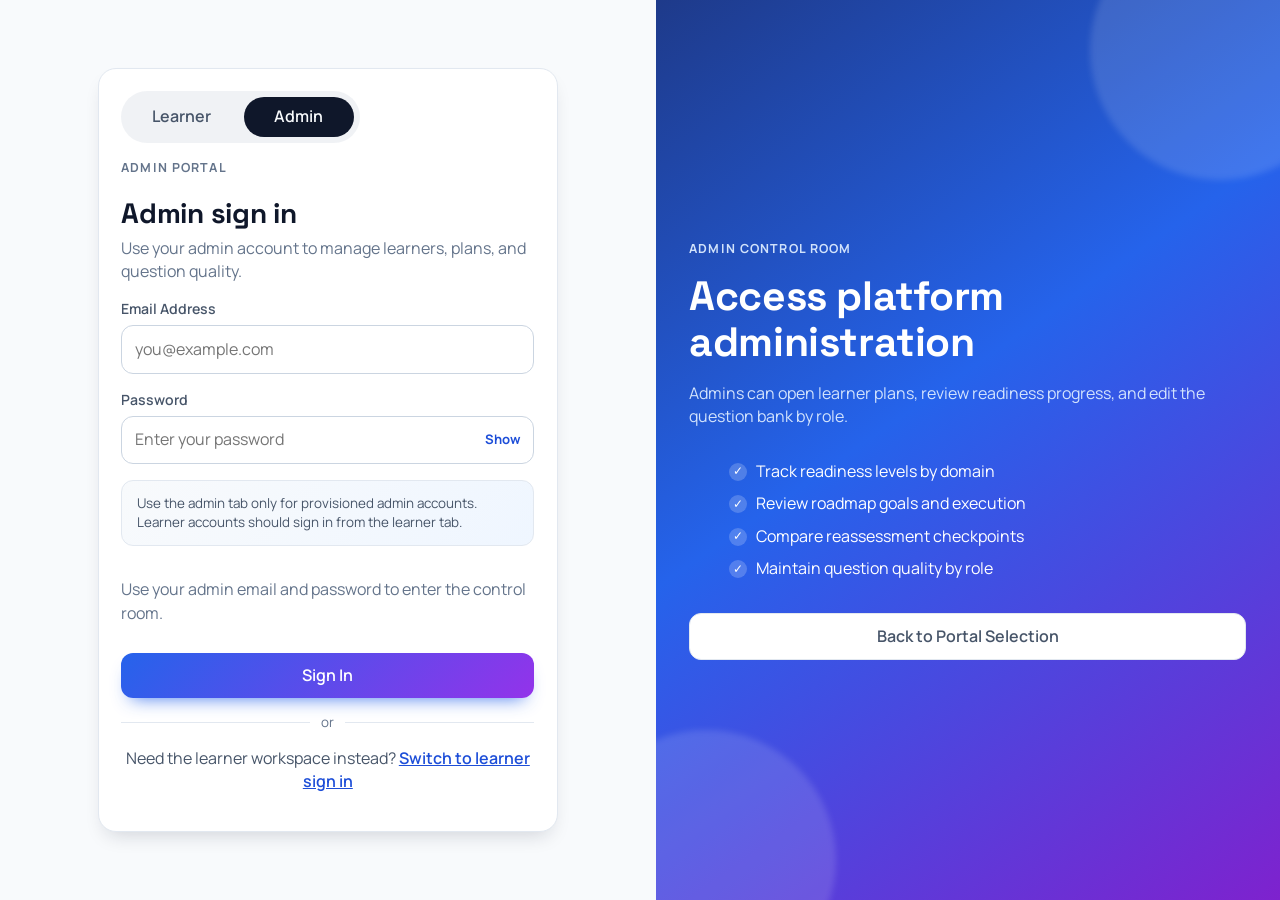
==== commit bc6fb96f: "final update" ====
--- a/FrontEnd/pages/admin.html
+++ b/FrontEnd/pages/admin.html
@@ -4,7 +4,7 @@
   <meta charset="UTF-8" />
   <meta name="viewport" content="width=device-width, initial-scale=1.0" />
   <title>Admin Portal - CareerPath</title>
-  <link rel="stylesheet" href="../assets/css/styles.css?v=20260325a" />
+  <link rel="stylesheet" href="../assets/css/styles.css?v=20260406a" />
 </head>
 <body>
   <header class="topbar admin-topbar">
@@ -75,12 +75,22 @@
         <article class="section-card">
           <div class="section-header">
             <div>
-              <h3>Students and Users</h3>
-              <p class="text-muted">Click a user to open their full plan and progress view.</p>
-            </div>
-            <div class="form-group admin-search-group">
-              <label for="adminUserSearch">Search</label>
-              <input id="adminUserSearch" type="text" placeholder="Search by name, email, or role" />
+              <h3>Learners and Admins</h3>
+              <p class="text-muted">Filter by access level, then open the right workspace for each account.</p>
+            </div>
+            <div class="toolbar-actions">
+              <div class="form-group admin-inline-field">
+                <label for="adminUserRoleFilter">Access Level</label>
+                <select id="adminUserRoleFilter">
+                  <option value="ALL">All accounts</option>
+                  <option value="LEARNER">Learners only</option>
+                  <option value="ADMIN">Admins only</option>
+                </select>
+              </div>
+              <div class="form-group admin-search-group">
+                <label for="adminUserSearch">Search</label>
+                <input id="adminUserSearch" type="text" placeholder="Search by name, email, role, or track" />
+              </div>
             </div>
           </div>
           <div id="adminUserList" class="admin-user-list"></div>
@@ -183,10 +193,10 @@
 
   <div id="toast" class="toast"></div>
 
-  <script src="../assets/js/core/config.js?v=20260325a"></script>
-  <script src="../assets/js/core/ui.js?v=20260325a"></script>
-  <script src="../assets/js/core/api.js?v=20260325a"></script>
-  <script src="../assets/js/core/auth-guard.js?v=20260325a"></script>
-  <script src="../assets/js/pages/admin.js?v=20260325a"></script>
+  <script src="../assets/js/core/config.js?v=20260406a"></script>
+  <script src="../assets/js/core/ui.js?v=20260406a"></script>
+  <script src="../assets/js/core/api.js?v=20260406a"></script>
+  <script src="../assets/js/core/auth-guard.js?v=20260406a"></script>
+  <script src="../assets/js/pages/admin.js?v=20260406a"></script>
 </body>
 </html>
--- a/FrontEnd/assets/css/styles.css
+++ b/FrontEnd/assets/css/styles.css
@@ -239,6 +239,79 @@
   color: var(--text-muted);
 }
 
+.field-help.is-error {
+  color: var(--danger-600);
+}
+
+.field-help.is-success {
+  color: var(--success-600);
+}
+
+.password-field {
+  position: relative;
+  display: flex;
+  align-items: center;
+}
+
+.password-field input {
+  padding-right: 4.6rem;
+}
+
+.password-toggle {
+  position: absolute;
+  right: 0.5rem;
+  top: 50%;
+  transform: translateY(-50%);
+  border: 0;
+  background: transparent;
+  color: var(--primary-700);
+  font: inherit;
+  font-size: 0.82rem;
+  font-weight: 700;
+  cursor: pointer;
+  padding: 0.2rem 0.35rem;
+  border-radius: 8px;
+}
+
+.password-toggle:hover {
+  background: var(--primary-50);
+}
+
+.password-toggle:focus-visible {
+  outline: 2px solid #93c5fd;
+}
+
+.password-checklist {
+  list-style: none;
+  display: grid;
+  gap: 0.4rem;
+  margin: 0.2rem 0 0;
+  padding: 0;
+}
+
+.password-check-item {
+  display: flex;
+  align-items: center;
+  gap: 0.45rem;
+  font-size: 0.8rem;
+  color: var(--text-muted);
+}
+
+.password-check-item::before {
+  content: "\2022";
+  color: var(--line-strong);
+  font-size: 1rem;
+}
+
+.password-check-item.is-valid {
+  color: var(--success-600);
+}
+
+.password-check-item.is-valid::before {
+  content: "\2713";
+  color: var(--success-600);
+}
+
 .message {
   border: 1px solid var(--line);
   background: #f8fafc;
@@ -675,6 +748,16 @@
 .auth-form-card p {
   color: var(--text-muted);
   margin-bottom: 1rem;
+}
+
+.auth-note {
+  margin: 0 0 1rem;
+  padding: 0.8rem 0.9rem;
+  border-radius: 12px;
+  border: 1px solid var(--line);
+  background: linear-gradient(135deg, #f8fafc, #eff6ff);
+  color: var(--text-secondary) !important;
+  font-size: 0.84rem;
 }
 
 .auth-form-card .footer-link {
